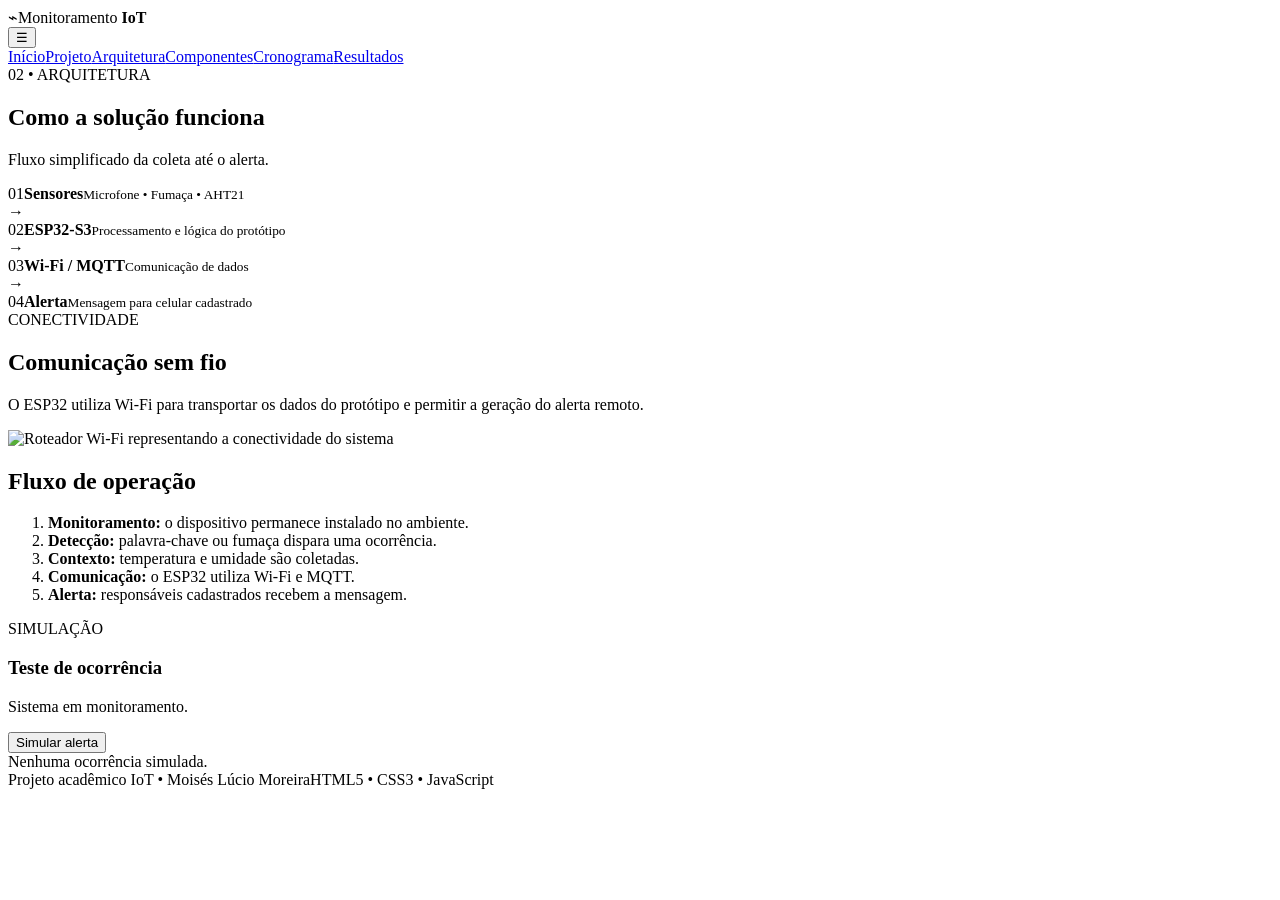
==== arquitetura.html @ 19937cde "Add files via upload" ====
<!DOCTYPE html>
<!--
  PÁGINA "ARQUITETURA"
  Mostra o caminho dos dados: sensores -> ESP32 -> Wi-Fi/MQTT -> alerta.
  A área de simulação possui IDs específicos para que o JavaScript consiga
  localizar os elementos e alterar seu conteúdo quando o botão é clicado.
-->
<html lang="pt-BR">
<head><meta charset="UTF-8"><meta name="viewport" content="width=device-width, initial-scale=1.0"><title>Arquitetura | Monitoramento IoT</title><link rel="stylesheet" href="css/style.css"></head>
<body>
<!-- CABEÇALHO FIXO: contém a marca, o botão do menu e os links de navegação. -->
<header class="topbar"><div class="brand"><span class="brand-mark">⌁</span><span>Monitoramento <strong>IoT</strong></span></div><button class="menu-toggle" aria-label="Abrir menu">☰</button><nav class="nav"><a href="index.html">Início</a><a href="projeto.html">Projeto</a><a class="active" href="arquitetura.html">Arquitetura</a><a href="componentes.html">Componentes</a><a href="cronograma.html">Cronograma</a><a href="resultados.html">Resultados</a></nav></header>
<main>
<!-- CONTEÚDO PRINCIPAL: cada <section> representa uma parte visual da página. -->
<section class="page-header"><span class="eyebrow">02 • ARQUITETURA</span><h1>Como a solução funciona</h1><p>Fluxo simplificado da coleta até o alerta.</p></section>
<section class="section">
<div class="architecture">
<div class="arch-node"><span>01</span><strong>Sensores</strong><small>Microfone • Fumaça • AHT21</small></div>
<div class="arrow">→</div>
<div class="arch-node highlight"><span>02</span><strong>ESP32-S3</strong><small>Processamento e lógica do protótipo</small></div>
<div class="arrow">→</div>
<div class="arch-node"><span>03</span><strong>Wi-Fi / MQTT</strong><small>Comunicação de dados</small></div>
<div class="arrow">→</div>
<div class="arch-node"><span>04</span><strong>Alerta</strong><small>Mensagem para celular cadastrado</small></div>
</div>
</section>
<section class="section"><div class="section-title"><span class="eyebrow">CONECTIVIDADE</span><h2>Comunicação sem fio</h2><p>O ESP32 utiliza Wi-Fi para transportar os dados do protótipo e permitir a geração do alerta remoto.</p></div><img class="page-image" src="https://upload.wikimedia.org/wikipedia/commons/thumb/5/53/Wi-fi_router.jpg/1280px-Wi-fi_router.jpg" alt="Roteador Wi-Fi representando a conectividade do sistema"></section>
<section class="section alt">
<div class="content-grid">
<div><h2>Fluxo de operação</h2><ol class="steps"><li><strong>Monitoramento:</strong> o dispositivo permanece instalado no ambiente.</li><li><strong>Detecção:</strong> palavra-chave ou fumaça dispara uma ocorrência.</li><li><strong>Contexto:</strong> temperatura e umidade são coletadas.</li><li><strong>Comunicação:</strong> o ESP32 utiliza Wi-Fi e MQTT.</li><li><strong>Alerta:</strong> responsáveis cadastrados recebem a mensagem.</li></ol></div>
<div class="simulator"><span class="eyebrow">SIMULAÇÃO</span><h3>Teste de ocorrência</h3><p id="sim-status">Sistema em monitoramento.</p><button class="btn primary" id="simulate">Simular alerta</button><div class="alert-log" id="alert-log">Nenhuma ocorrência simulada.</div></div>
</div>
</section>
</main><!-- RODAPÉ: informações finais e tecnologias utilizadas no desenvolvimento. -->
<footer><span>Projeto acadêmico IoT • Moisés Lúcio Moreira</span><span>HTML5 • CSS3 • JavaScript</span></footer><!-- Carrega o JavaScript no final da página para que o HTML já esteja disponível quando o script executar. -->
<script src="js/script.js"></script></body></html>
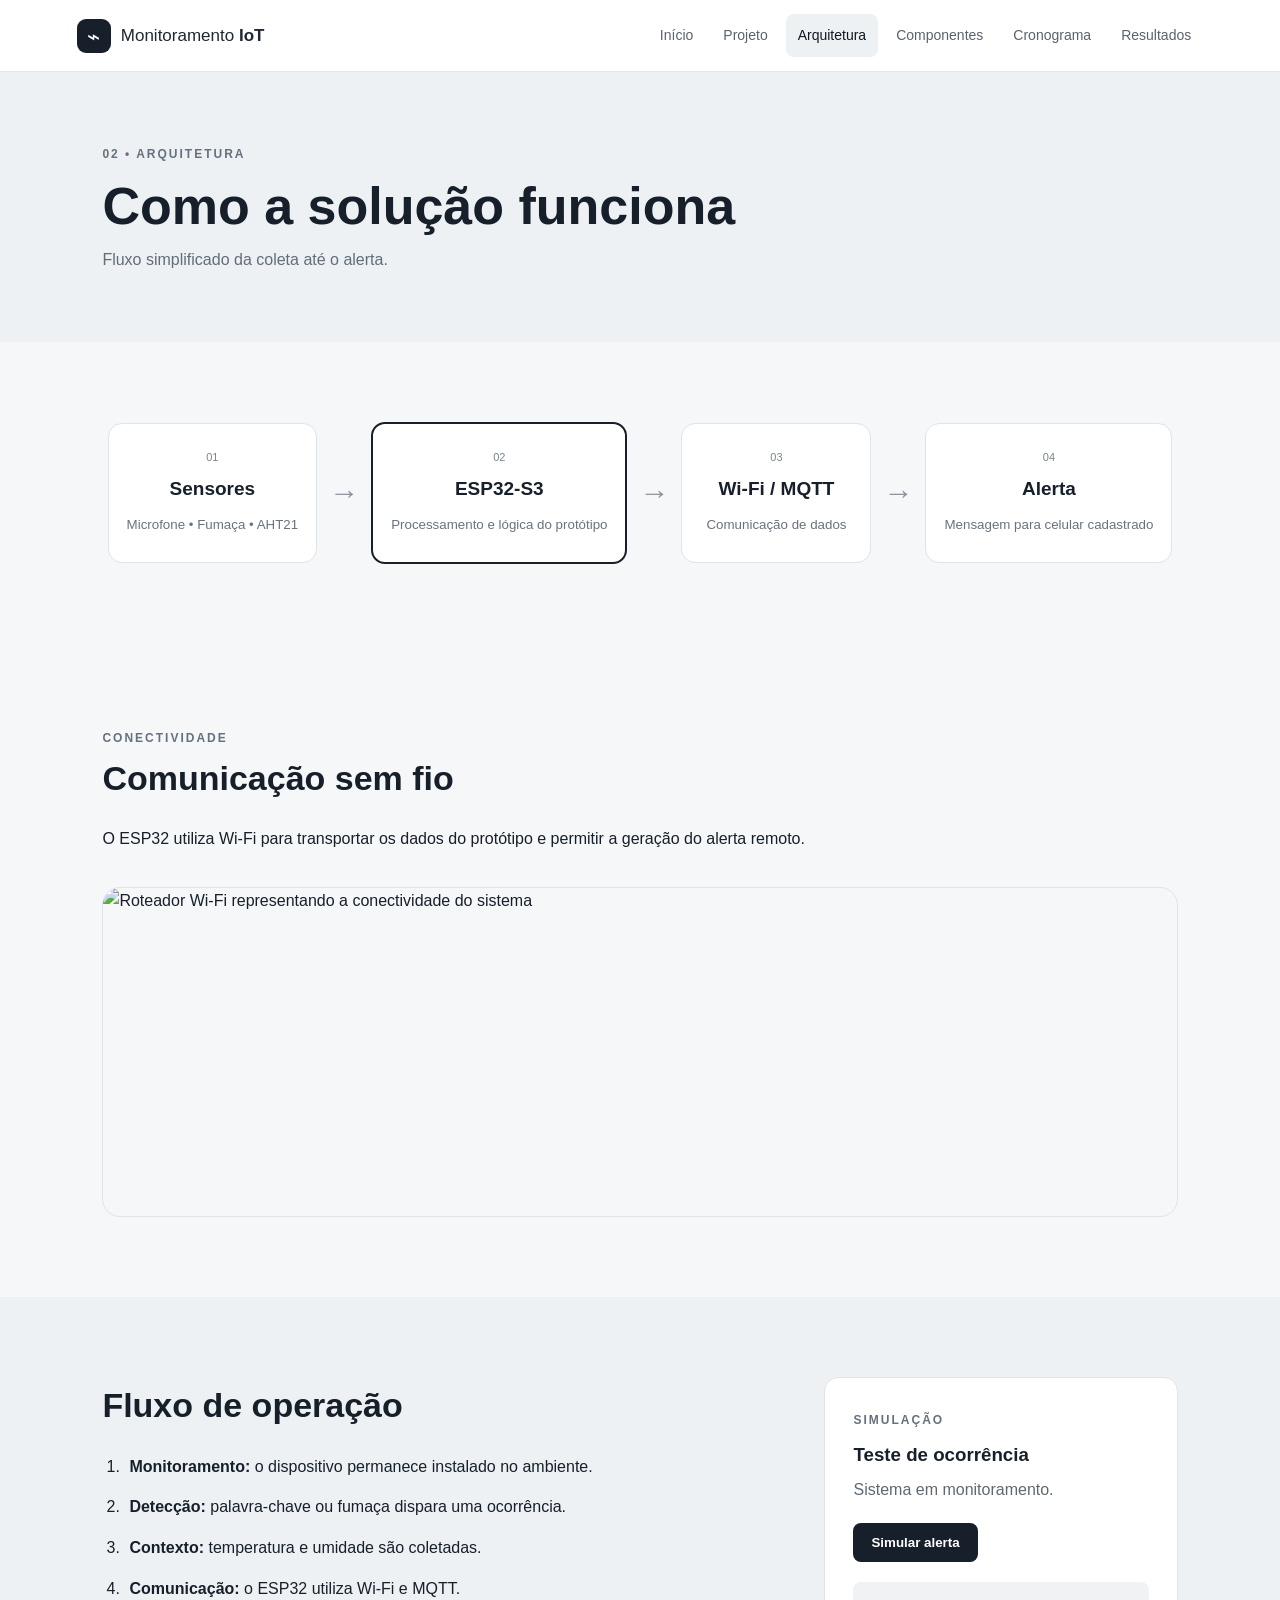
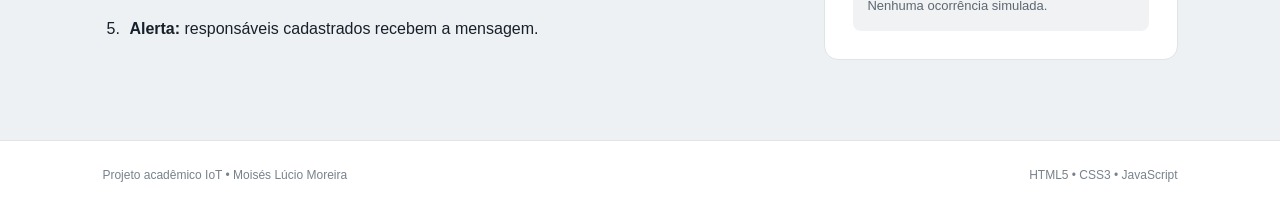
==== commit c92a92a6: "update" ====
--- a/arquitetura.html
+++ b/arquitetura.html
@@ -12,6 +12,11 @@
 <header class="topbar"><div class="brand"><span class="brand-mark">⌁</span><span>Monitoramento <strong>IoT</strong></span></div><button class="menu-toggle" aria-label="Abrir menu">☰</button><nav class="nav"><a href="index.html">Início</a><a href="projeto.html">Projeto</a><a class="active" href="arquitetura.html">Arquitetura</a><a href="componentes.html">Componentes</a><a href="cronograma.html">Cronograma</a><a href="resultados.html">Resultados</a></nav></header>
 <main>
 <!-- CONTEÚDO PRINCIPAL: cada <section> representa uma parte visual da página. -->
+<!--
+  A primeira seção é o cabeçalho da página, com título, descrição e "eyebrow".
+  A segunda seção mostra a arquitetura do sistema.
+  A terceira seção detalha a conectividade e a simulação.
+-->
 <section class="page-header"><span class="eyebrow">02 • ARQUITETURA</span><h1>Como a solução funciona</h1><p>Fluxo simplificado da coleta até o alerta.</p></section>
 <section class="section">
 <div class="architecture">
--- a/css/style.css
+++ b/css/style.css
@@ -0,0 +1,91 @@
+/* RESET E CONFIGURAÇÃO BÁSICA
+Remove margens/padding padrão e faz width/height incluírem padding e borda. */
+*{box-sizing:border-box;margin:0;padding:0}html{scroll-behavior:smooth}body{font-family:Arial,Helvetica,sans-serif;color:#17202a;background:#f6f7f9;line-height:1.6}/* CABEÇALHO E NAVEGAÇÃO
+O cabeçalho fica fixo no topo da tela. */
+.topbar{height:72px;background:#fff;border-bottom:1px solid #e5e7eb;display:flex;align-items:center;justify-content:space-between;padding:0 6%;position:fixed;top:0;left:0;right:0;z-index:1000}/* IDENTIDADE VISUAL
+Estiliza o nome/marca do projeto. */
+.brand{display:flex;align-items:center;gap:10px;font-size:17px;color:#202833}.brand-mark{display:grid;place-items:center;width:34px;height:34px;border-radius:9px;background:#17202a;color:#fff;font-size:22px}/* MENU DE NAVEGAÇÃO
+Organiza os links horizontalmente no desktop. */
+.nav{display:flex;gap:6px}.nav a{color:#59636e;text-decoration:none;padding:10px 12px;border-radius:8px;font-size:14px}.nav a:hover,.nav a.active{background:#eef1f4;color:#111820}/* BOTÃO DO MENU MOBILE
+Fica oculto no desktop e aparece em telas menores. */
+.menu-toggle{display:none;border:0;background:none;font-size:25px;cursor:pointer}/* SEÇÃO PRINCIPAL DA HOME
+Usa CSS Grid para separar texto e imagem. */
+.hero{min-height:620px;padding:150px 8% 80px;display:grid;grid-template-columns:1.5fr .8fr;gap:70px;align-items:center;background:#edf1f4}/* TÍTULO PRINCIPAL
+clamp() permite adaptar o tamanho do texto ao espaço disponível. */
+.hero h1{font-size:clamp(38px,5vw,66px);line-height:1.05;letter-spacing:-2px;max-width:850px;margin:16px 0 22px}/* TEXTO DE APOIO DA HOME. */
+.hero p{font-size:18px;max-width:720px;color:#59636e}.eyebrow{font-size:12px;letter-spacing:2px;font-weight:700;color:#65717d}/* GRUPO DE BOTÕES DA HOME. */
+.actions{display:flex;gap:12px;margin-top:30px}/* ESTILO BASE DOS BOTÕES. */
+.btn{display:inline-block;text-decoration:none;border:0;border-radius:8px;padding:12px 18px;font-weight:700;cursor:pointer}/* BOTÃO PRINCIPAL. */
+.primary{background:#17202a;color:#fff}/* BOTÃO SECUNDÁRIO. */
+.secondary{background:#fff;color:#17202a;border:1px solid #d9dee3}/* CARTÃO DE DESTAQUE. */
+.hero-card{background:#fff;border:1px solid #dfe4e8;border-radius:18px;padding:35px;box-shadow:0 18px 45px #1a243010}.hero-card strong{display:block;font-size:28px;margin:12px 0}.hero-card small{color:#69737e}/* INDICADOR VISUAL DE STATUS. */
+.status-dot{width:12px;height:12px;border-radius:50%;background:#35a66f;margin-bottom:20px}/* SEÇÕES INTERNAS
+Define espaçamento e largura máxima do conteúdo. */
+.section{padding:80px 8%;max-width:1400px;margin:auto}/* TÍTULO DAS SEÇÕES. */
+.section-title{max-width:750px;margin-bottom:35px}.section h2{font-size:34px;line-height:1.2;margin:8px 0 28px}/* SISTEMA DE CARTÕES. */
+.cards{display:grid;gap:20px}/* TRÊS COLUNAS NO DESKTOP. */
+.cards.three{grid-template-columns:repeat(3,1fr)}/* APARÊNCIA BASE DE UM CARTÃO. */
+.card{background:#fff;border:1px solid #e0e5e9;border-radius:14px;padding:28px}.card h3{margin:8px 0}.card p,.info-box p{color:#626d77}.icon{font-size:28px}/* PAINEL ESCURO DE DESTAQUE. */
+.dark-panel{max-width:none;background:#17202a;color:#fff;display:grid;grid-template-columns:1fr 1fr;gap:60px}.dark-panel .eyebrow{color:#aeb8c1}.dark-panel p{color:#c5ccd2;max-width:650px}/* INDICADORES NUMÉRICOS. */
+.metrics{display:grid;grid-template-columns:repeat(3,1fr);gap:15px}.metrics div{border-left:1px solid #65717d;padding-left:18px}.metrics strong{display:block;font-size:30px}.metrics span{font-size:13px;color:#b8c1c9}/* CABEÇALHO DAS PÁGINAS INTERNAS. */
+.page-header{padding:140px 8% 70px;background:#edf1f4}.page-header h1{font-size:52px;line-height:1.1;margin:12px 0}.page-header p{color:#626d77}/* GRADE PARA TEXTO + CAIXA LATERAL. */
+.content-grid{display:grid;grid-template-columns:1.5fr .8fr;gap:60px;align-items:start}.content-grid p{color:#5e6872;margin-bottom:25px}/* CAIXA DE INFORMAÇÃO. */
+.info-box{background:#fff;border:1px solid #dfe4e8;border-radius:14px;padding:30px}.info-box h3{font-size:25px;margin:10px 0}/* FUNDO ALTERNATIVO PARA SEÇÕES. */
+.alt{background:#edf1f4;max-width:none}.tag{display:inline-block;padding:5px 9px;border-radius:5px;font-size:11px;font-weight:700}.essential{background:#e8eef2}.important{background:#f0eee7}/* GRADE DE ESCOPO: DENTRO/FORA DO PROJETO. */
+.scope{display:grid;grid-template-columns:1fr 1fr;gap:20px}.scope>div{background:#fff;border:1px solid #dfe4e8;border-radius:14px;padding:25px}.scope h3{margin-bottom:8px}.scope p{color:#626d77}/* FLUXO DA ARQUITETURA. */
+.architecture{display:flex;align-items:center;justify-content:center;gap:12px;flex-wrap:wrap}/* BLOCO INDIVIDUAL DA ARQUITETURA. */
+.arch-node{min-width:190px;padding:25px 18px;background:#fff;border:1px solid #dfe4e8;border-radius:14px;text-align:center}.arch-node span{display:block;font-size:11px;color:#7a858f}.arch-node strong{display:block;font-size:19px;margin:7px}.arch-node small{color:#69737e}/* DESTACA O ESP32. */
+.arch-node.highlight{border:2px solid #17202a}/* SETA ENTRE ETAPAS. */
+.arrow{font-size:30px;color:#8a949d}/* LISTA NUMERADA DO FLUXO. */
+.steps{padding-left:22px}.steps li{margin-bottom:15px;padding-left:5px}/* CAIXA DA SIMULAÇÃO INTERATIVA. */
+.simulator{background:#fff;border:1px solid #dfe4e8;border-radius:14px;padding:28px}.simulator h3{margin:8px 0}.simulator p{margin-bottom:20px}/* REGISTRO NORMAL DA SIMULAÇÃO. */
+.alert-log{margin-top:20px;padding:14px;background:#f0f2f4;border-radius:8px;font-size:13px;color:#5d6872}/* REGISTRO APÓS UM ALERTA: CLASSE ADICIONADA PELO JS. */
+.alert-log.active{background:#e8f5ee;color:#17643d}/* CONTÊINER DA TABELA. */
+.table-wrap{overflow-x:auto;background:#fff;border:1px solid #dfe4e8;border-radius:14px}/* CONFIGURAÇÃO DA TABELA. */
+table{border-collapse:collapse;width:100%;min-width:750px}/* CÉLULAS DA TABELA. */
+th,/* CÉLULAS DE DADOS. */
+td{text-align:left;padding:17px;border-bottom:1px solid #e8ebee}/* CABEÇALHO DA TABELA. */
+th{font-size:12px;text-transform:uppercase;letter-spacing:1px;background:#f0f2f4}td{font-size:14px;color:#5d6872}/* BLOCO DE ORÇAMENTO. */
+.budget{text-align:center;background:#17202a;color:#fff;max-width:none}.budget .eyebrow{color:#adb7bf}.budget h2{font-size:56px;margin:10px}.budget p{color:#c2cad0}/* LINHA DO TEMPO. */
+.timeline{max-width:900px;margin:auto;border-left:2px solid #d4d9de}/* ITEM INDIVIDUAL DA LINHA DO TEMPO. */
+.timeline-item{display:grid;grid-template-columns:65px 1fr;gap:20px;margin-bottom:35px;padding-left:22px}.timeline-item>span{margin-left:-45px;width:42px;height:42px;background:#17202a;color:#fff;border-radius:50%;display:grid;place-items:center;font-size:12px}.timeline-item small{color:#7a858f;font-weight:700}.timeline-item h3{margin:4px 0}.timeline-item p{color:#65707a}/* AVISO DE RISCO. */
+.warning{background:#fff8e6;border:1px solid #ead9a7;padding:20px;border-radius:12px}/* GRADE DOS RESULTADOS. */
+.result-grid{display:grid;grid-template-columns:repeat(3,1fr);gap:20px}/* CARTÃO DE RESULTADO. */
+.result-card{background:#fff;border:1px solid #dfe4e8;border-radius:14px;padding:28px}.result-number{font-size:12px;color:#78838d}.result-card h3{margin:7px 0}.result-card p{color:#616c76;font-size:14px}/* BARRA DE PROGRESSO. */
+.progress{height:8px;background:#e5e8eb;border-radius:20px;margin:20px 0 8px;overflow:hidden}/* PARTE PREENCHIDA DA BARRA. */
+.progress i{display:block;height:100%;background:#17202a}/* VALOR DE DESTAQUE. */
+.big-value{font-size:30px;font-weight:800;margin:20px 0 4px}/* LISTA DE VERIFICAÇÃO. */
+.checklist{list-style:none}.checklist li{padding:10px 0;border-bottom:1px solid #e3e7ea}/* MARCADOR DE CHECK. */
+.checklist li:before{content:'✓';font-weight:bold;margin-right:12px}/* BLOCO DE CONCLUSÃO. */
+.conclusion{text-align:center;background:#17202a;color:#fff;max-width:none}.conclusion .eyebrow{color:#adb7bf}.conclusion h2{max-width:800px;margin:10px auto 15px}.conclusion p{color:#c2cad0;max-width:700px;margin:auto}/* RODAPÉ DO SITE. */
+footer{padding:25px 8%;display:flex;justify-content:space-between;gap:20px;background:#fff;border-top:1px solid #e1e5e8;color:#78828c;font-size:12px}/*
+ * RESPONSIVIDADE ATÉ 900px
+ * Em tablets/celulares, o menu vira botão, grades passam a uma coluna
+ * e alguns tamanhos são reduzidos para evitar overflow.
+ */
+@media(max-width:900px){.nav{display:none;position:absolute;top:72px;left:0;right:0;background:#fff;padding:12px 6%;border-bottom:1px solid #ddd;flex-direction:column}.nav.open{display:flex}.menu-toggle{display:block}.hero,.dark-panel,.content-grid{grid-template-columns:1fr}.hero{padding-top:120px}.cards.three,.result-grid{grid-template-columns:1fr}.metrics{grid-template-columns:1fr}.page-header h1{font-size:40px}.scope{grid-template-columns:1fr}.arrow{transform:rotate(90deg)}footer{flex-direction:column}}/*
+ * RESPONSIVIDADE ATÉ 500px
+ * Ajustes finais para celulares menores.
+ */
+@media(max-width:500px){.hero h1{font-size:38px}.section{padding:55px 6%}.hero{padding-left:6%;padding-right:6%}.page-header{padding-left:6%;padding-right:6%}}
+
+/* CARTÃO COM IMAGEM. */
+.image-card{padding:0;overflow:hidden}.image-card img{width:100%;height:190px;object-fit:cover;display:block}.image-card .card-body{padding:24px 26px 28px}
+/* IMAGEM PRINCIPAL DA HOME. */
+.hero-visual{position:relative;min-height:430px;border-radius:22px;overflow:hidden;background:#17202a;box-shadow:0 24px 60px #1a243018}/* DIMENSIONAMENTO DA IMAGEM PRINCIPAL. */
+.hero-visual img{width:100%;height:100%;min-height:430px;object-fit:cover;display:block}/* CAMADA ESCURA SOBRE A IMAGEM PARA MELHORAR A LEITURA. */
+.hero-visual:after{content:'';position:absolute;inset:0;background:linear-gradient(135deg,#17202a88,#17202a18 55%,#17202a66)}/* LEGENDA SOBRE A IMAGEM. */
+.hero-visual-caption{position:absolute;z-index:2;left:28px;bottom:24px;color:#fff;font-size:12px;letter-spacing:1px;text-transform:uppercase;font-weight:700}
+/* IMAGENS GRANDES DAS PÁGINAS. */
+.page-image{width:100%;height:330px;object-fit:cover;border-radius:18px;border:1px solid #dfe4e8;display:block;margin-top:25px}/* FAIXA COM VÁRIAS IMAGENS. */
+.media-strip{display:grid;grid-template-columns:repeat(3,1fr);gap:20px;margin-top:35px}/* MOLDURA DAS IMAGENS DA FAIXA. */
+.media-strip figure{margin:0;background:#fff;border:1px solid #dfe4e8;border-radius:14px;overflow:hidden}/* DIMENSIONAMENTO DAS IMAGENS DA FAIXA. */
+.media-strip img{width:100%;height:210px;object-fit:cover;display:block}/* LEGENDA DAS IMAGENS. */
+.media-strip figcaption{padding:12px 15px;font-size:11px;color:#69737e}/* CRÉDITOS DAS IMAGENS. */
+.credit-box{margin-top:35px;padding:18px 20px;border-radius:12px;background:#f8f9fa;border:1px solid #e1e5e8;font-size:12px;color:#68737d}.credit-box a{color:#4d5a66}
+/* GALERIA DOS COMPONENTES. */
+.component-gallery{display:grid;grid-template-columns:repeat(4,1fr);gap:18px;margin-top:30px}/* CARTÃO DA GALERIA. */
+.component-gallery .card{padding:0;overflow:hidden}/* IMAGENS DA GALERIA. */
+.component-gallery img{width:100%;height:160px;object-fit:cover;display:block}/* TEXTO DOS CARTÕES DA GALERIA. */
+.component-gallery .card-content{padding:18px}.component-gallery h3{margin:0 0 5px}.component-gallery p{font-size:13px;color:#65707a}
+@media(max-width:900px){.media-strip,.component-gallery{grid-template-columns:1fr}.hero-visual{min-height:320px}.hero-visual img{min-height:320px}}
